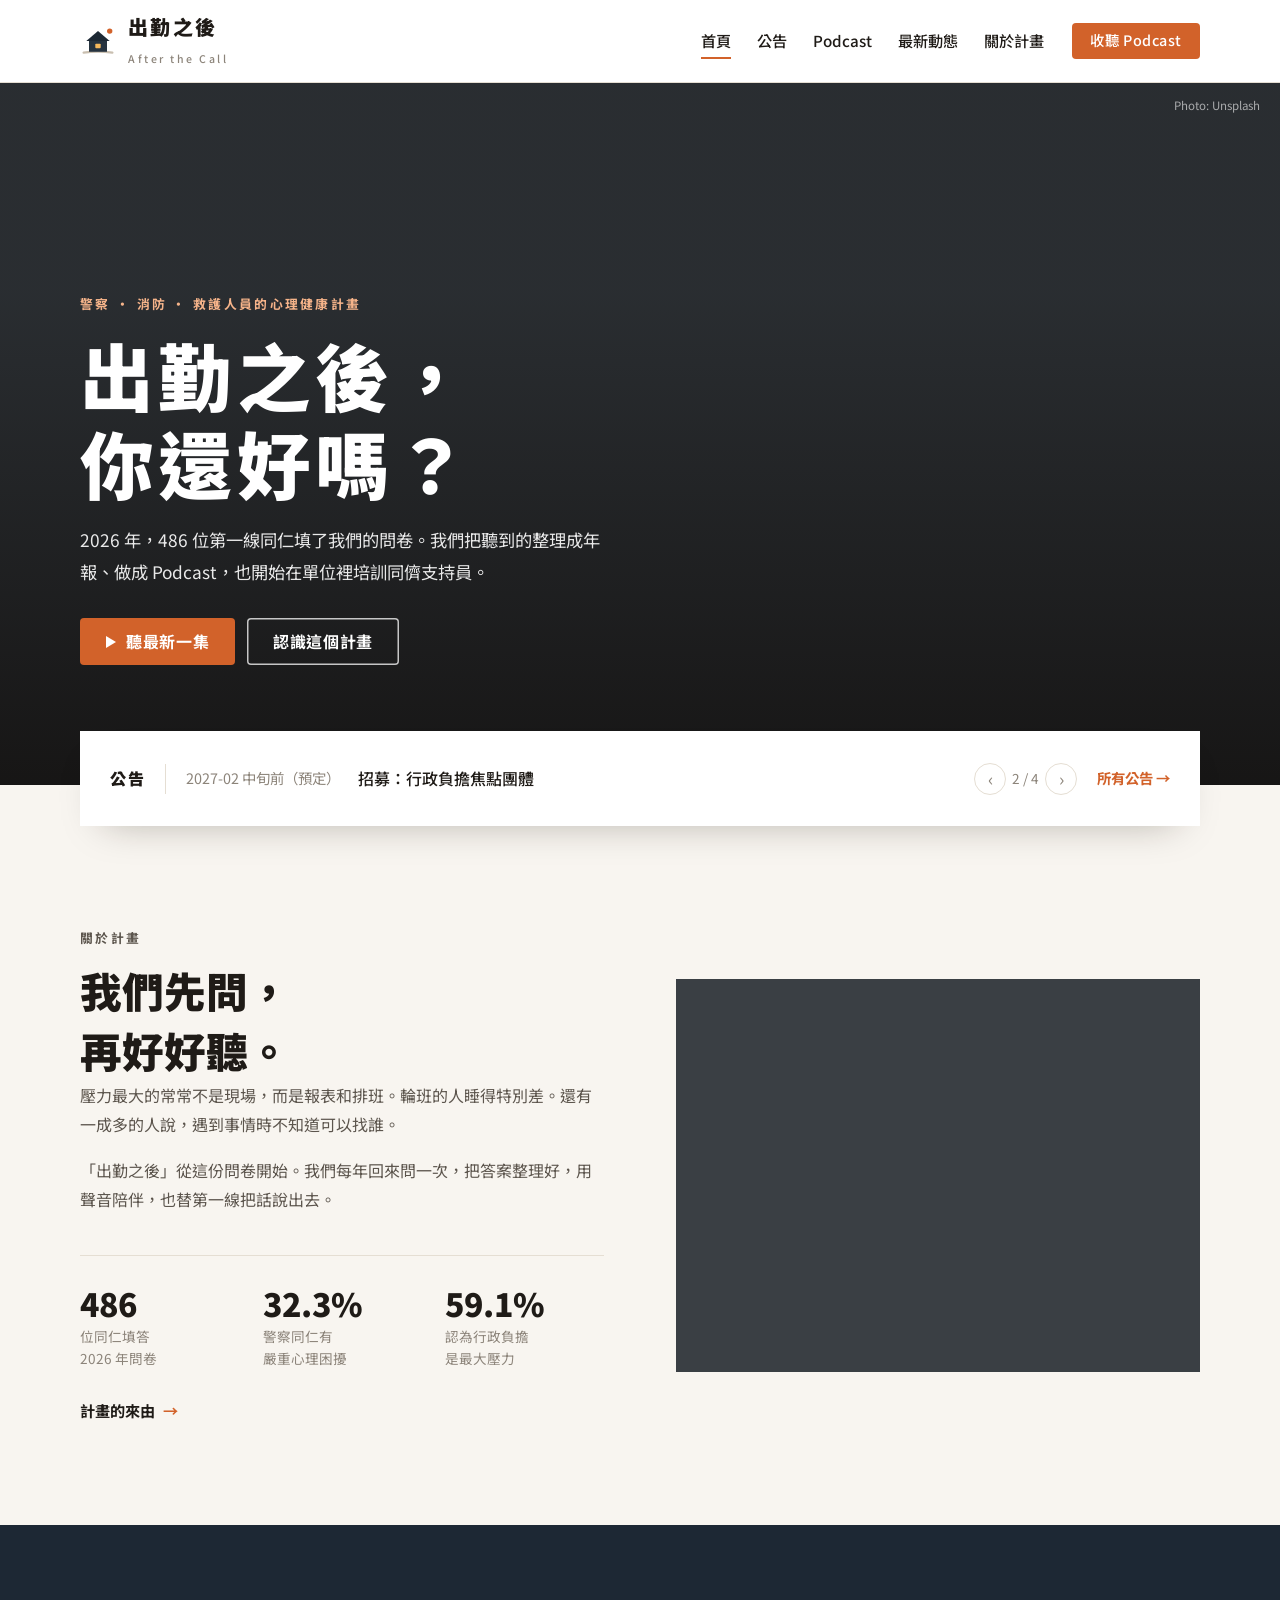
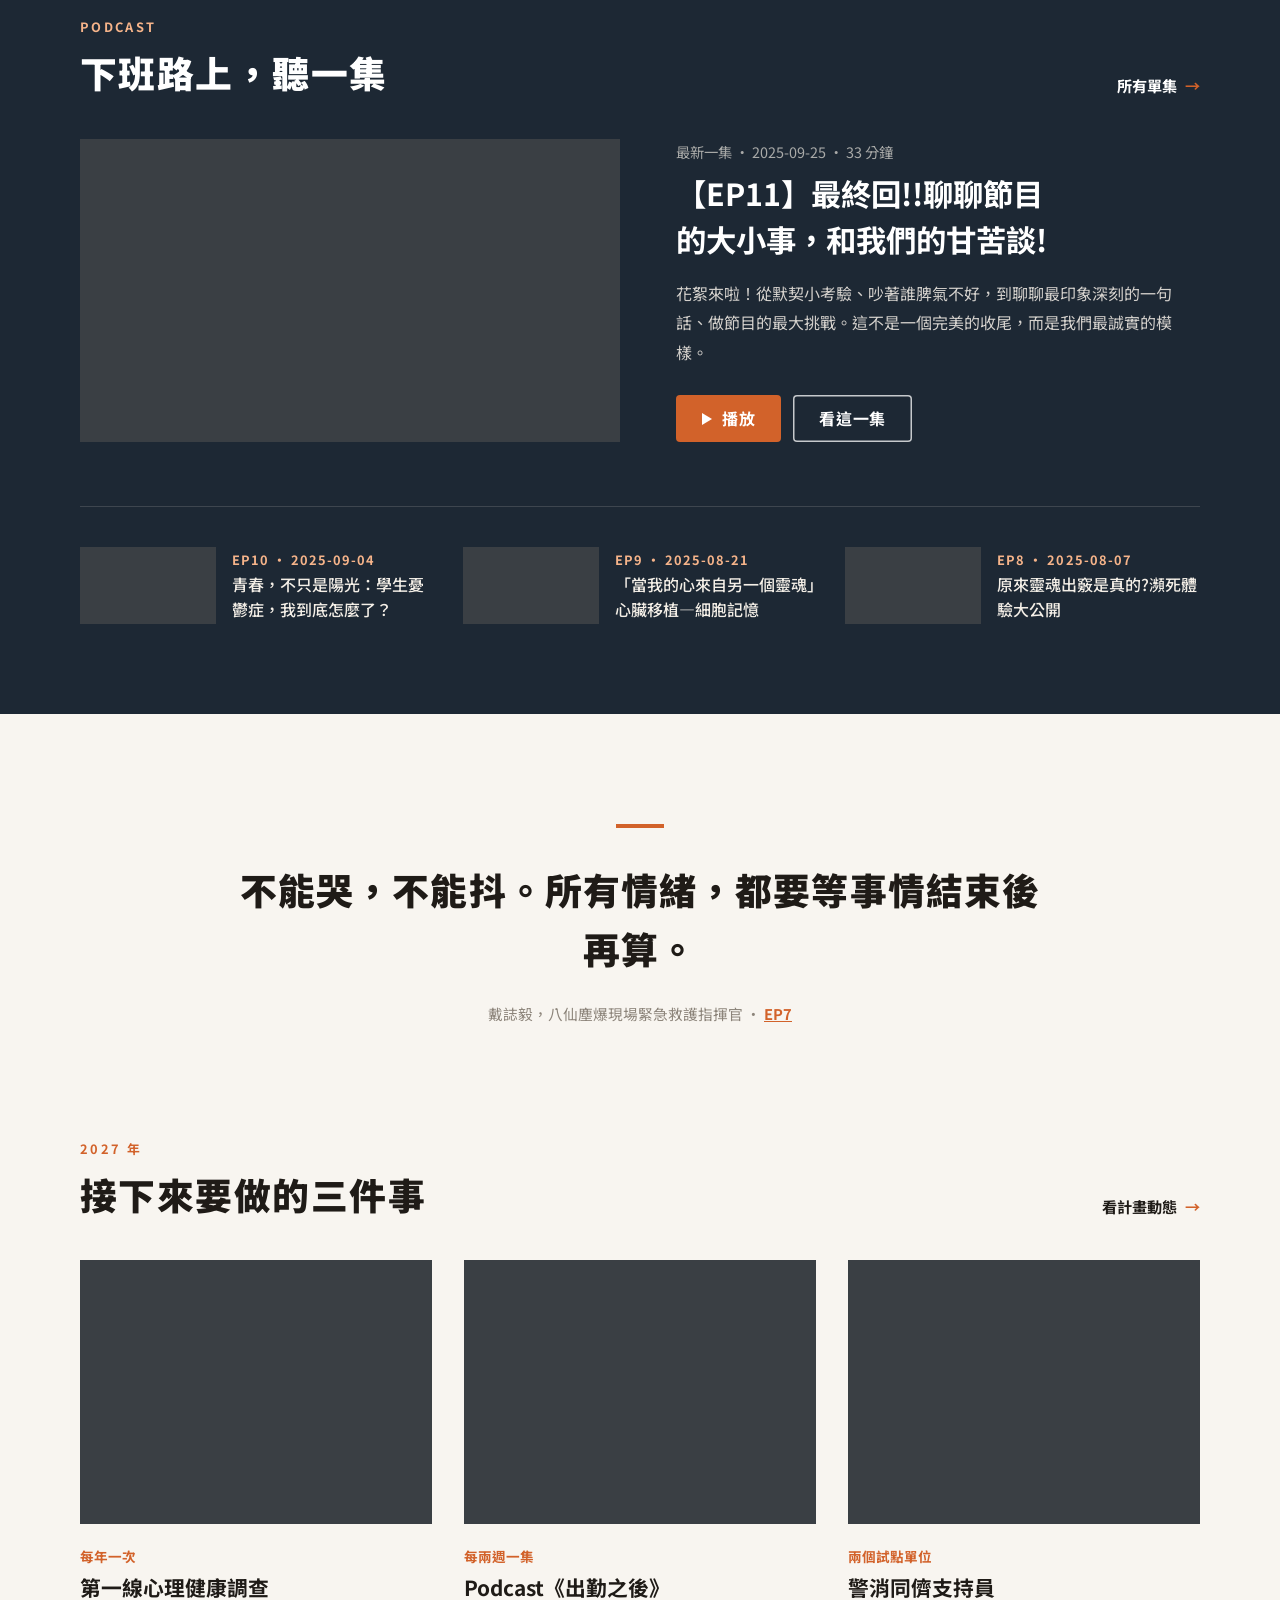
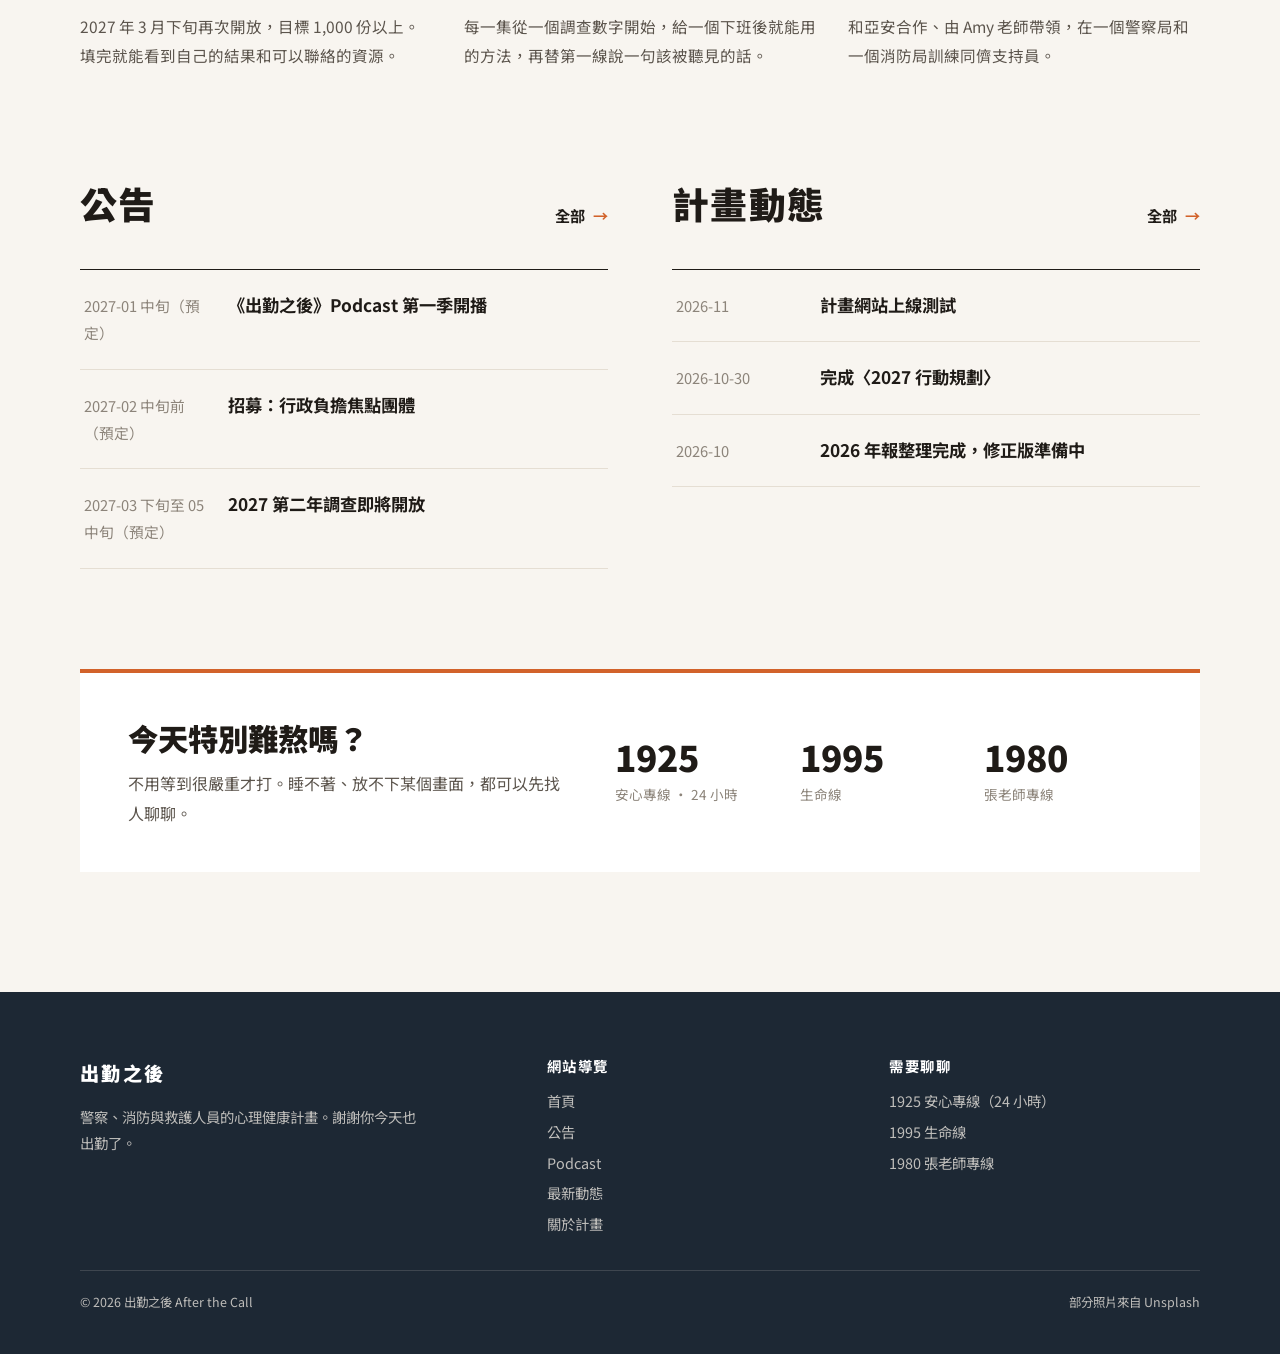
==== index.html @ 2e07da45 "Add files via upload" ====
<!doctype html>
<html lang="zh-Hant">
<head>
<meta charset="utf-8">
<meta name="viewport" content="width=device-width, initial-scale=1, viewport-fit=cover">
<title>出勤之後 After the Call</title>
<link rel="preconnect" href="https://fonts.googleapis.com">
<link rel="preconnect" href="https://fonts.gstatic.com" crossorigin>
<link rel="stylesheet" href="https://fonts.googleapis.com/css2?family=Noto+Sans+TC:wght@400;500;700;900&display=swap">
<link rel="stylesheet" href="assets/style.css?v=202611250924">
</head>
<body data-page="home" data-home="index.html">

<main>
  <section class="hero">
    <div class="bg"><img src="https://images.unsplash.com/photo-1745503668648-b97de0c3aae2?auto=format&fit=crop&q=70&w=2000" alt="夜裡停在路燈下的警車"></div>
    <div class="wrap">
      <p class="eyebrow">警察 · 消防 · 救護人員的心理健康計畫</p>
      <h1>出勤之後，<br>你還好嗎？</h1>
      <p class="lede">2026 年，486 位第一線同仁填了我們的問卷。我們把聽到的整理成年報、做成 Podcast，也開始在單位裡培訓同儕支持員。</p>
      <div class="cta">
        <button class="btn primary" type="button" data-play-latest><span class="tri" aria-hidden="true"></span>聽最新一集</button>
        <a class="btn ghost" href="about.html">認識這個計畫</a>
      </div>
    </div>
    <p class="credit">Photo: Unsplash</p>
  </section>

  <div class="wrap newsbar">
    <div class="nb" id="board-strip" role="region" aria-roledescription="輪播" aria-label="最新公告">
      <span class="lab">公告</span>
      <div class="nb-view" aria-live="polite"></div>
      <div class="nb-ctrl"><button type="button" class="nb-prev" aria-label="上一則">‹</button><span class="nb-count"></span><button type="button" class="nb-next" aria-label="下一則">›</button></div>
      <a class="go" href="notices.html">所有公告 →</a>
    </div>
  </div>

  <section class="section">
    <div class="wrap intro-row">
      <div class="txt">
        <p class="eyebrow">關於計畫</p>
        <h2>我們先問，<br>再好好聽。</h2>
        <p>壓力最大的常常不是現場，而是報表和排班。輪班的人睡得特別差。還有一成多的人說，遇到事情時不知道可以找誰。</p>
        <p>「出勤之後」從這份問卷開始。我們每年回來問一次，把答案整理好，用聲音陪伴，也替第一線把話說出去。</p>
        <div class="facts">
          <div><b>486</b><span>位同仁填答<br>2026 年問卷</span></div>
          <div><b>32.3%</b><span>警察同仁有<br>嚴重心理困擾</span></div>
          <div><b>59.1%</b><span>認為行政負擔<br>是最大壓力</span></div>
        </div>
        <a class="arrow-link" href="about.html">計畫的來由</a>
      </div>
      <div class="img ratio-43"><img src="https://images.unsplash.com/photo-1705503831904-9a32c0210723?auto=format&fit=crop&q=70&w=1200" alt="掛在消防局裡的消防衣" loading="lazy"></div>
    </div>
  </section>

  <section class="pod">
    <div class="wrap">
      <div class="sec-head"><div><p class="eyebrow">Podcast</p><h2>下班路上，聽一集</h2></div><a class="arrow-link" href="podcast.html">所有單集</a></div>
      <div class="feature">
        <a class="img ratio-169" data-latest-link href="podcast.html"><img data-cover src="" alt="最新一集封面"></a>
        <div>
          <p class="meta">最新一集 · <span data-latest-meta></span></p>
          <h3 data-latest-title></h3>
          <p class="sum" data-latest-sum></p>
          <div class="row">
            <button class="btn primary" type="button" data-play-latest><span class="tri" aria-hidden="true"></span>播放</button>
            <a class="btn ghost" data-latest-link href="podcast.html">看這一集</a>
          </div>
        </div>
      </div>
      <div class="pod-list" id="recent-eps"></div>
    </div>
  </section>

  <section class="quote">
    <div class="wrap">
      <blockquote>不能哭，不能抖。所有情緒，都要等事情結束後再算。</blockquote>
      <p>戴誌毅，八仙塵爆現場緊急救護指揮官 · <a href="episode.html#cmdfu604a00cj01rwa3fz1uo9">EP7</a></p>
    </div>
  </section>

  <section class="section">
    <div class="wrap">
      <div class="sec-head"><div><p class="eyebrow">2027 年</p><h2>接下來要做的三件事</h2></div><a class="arrow-link" href="updates.html">看計畫動態</a></div>
      <div class="pillars">
        <div class="pillar"><div class="img"><img src="https://images.unsplash.com/photo-1728981852413-461daa9d416a?auto=format&fit=crop&q=70&w=900" alt="停在路邊的警用機車" loading="lazy"></div><p class="k">每年一次</p><h3>第一線心理健康調查</h3><p>2027 年 3 月下旬再次開放，目標 1,000 份以上。填完就能看到自己的結果和可以聯絡的資源。</p></div>
        <div class="pillar"><div class="img"><img src="https://images.unsplash.com/photo-1769450447503-c31b1b2d88c2?auto=format&fit=crop&q=70&w=900" alt="夜裡亮著燈的消防分隊" loading="lazy"></div><p class="k">每兩週一集</p><h3>Podcast《出勤之後》</h3><p>每一集從一個調查數字開始，給一個下班後就能用的方法，再替第一線說一句該被聽見的話。</p></div>
        <div class="pillar"><div class="img"><img src="https://images.unsplash.com/photo-1780570348966-051be4416237?auto=format&fit=crop&q=70&w=900" alt="推著擔架的救護人員" loading="lazy"></div><p class="k">兩個試點單位</p><h3>警消同儕支持員</h3><p>和亞安合作、由 Amy 老師帶領，在一個警察局和一個消防局訓練同儕支持員。</p></div>
      </div>
    </div>
  </section>

  <section class="section">
    <div class="wrap home-split">
      <div><div class="sec-head"><h2>公告</h2><a class="arrow-link" href="notices.html">全部</a></div><div class="list" id="recent-notices"></div></div>
      <div><div class="sec-head"><h2>計畫動態</h2><a class="arrow-link" href="updates.html">全部</a></div><div class="list" id="recent-updates"></div></div>
    </div>
  </section>

  <section class="section">
    <div class="wrap">
      <div class="help">
        <div><h2>今天特別難熬嗎？</h2><p>不用等到很嚴重才打。睡不著、放不下某個畫面，都可以先找人聊聊。</p></div>
        <div class="tels"><div class="tel"><b>1925</b><span>安心專線 · 24 小時</span></div><div class="tel"><b>1995</b><span>生命線</span></div><div class="tel"><b>1980</b><span>張老師專線</span></div></div>
      </div>
    </div>
  </section>
</main>

<script src="data/episodes.js?v=202611250924"></script>
<script src="data/updates.js?v=202611250924"></script>
<script src="assets/site.js?v=202611250924"></script>
</body>
</html>
---- assets/style.css ----
/* 出勤之後｜共用樣式
   版面：照片帶頭、資訊清楚。米白底、深墨字、一個暖橘色只用在行動按鈕，深藍灰用在 Podcast 區塊與頁尾。
   字體全站只用思源黑體，靠字重和大小拉開層級。 */
:root{
  --bg:#F8F5F0;
  --surface:#FFFFFF;
  --ink:#1F1B17;
  --sub:#5C554D;
  --mute:#8C847A;
  --line:#E5DED3;
  --accent:#D2622A;      /* 行動按鈕、重點 */
  --accent-ink:#FFFFFF;
  --deep:#1D2834;        /* Podcast 區塊、頁尾 */
  --deep-2:#26333F;
  --on-deep:#F4EFE7;
  --font:"Noto Sans TC","PingFang TC","Microsoft JhengHei",system-ui,sans-serif;
  --max:1160px;
  color-scheme:light;
}
@media (prefers-color-scheme:dark){:root:not([data-theme="light"]){
  --bg:#17130F;--surface:#211C17;--ink:#F1EBE2;--sub:#C9C0B4;--mute:#998F83;--line:#352E27;--accent:#E9763C;--accent-ink:#1B0D04;--deep:#111922;--deep-2:#1B2530;color-scheme:dark}}
:root[data-theme="dark"]{
  --bg:#17130F;--surface:#211C17;--ink:#F1EBE2;--sub:#C9C0B4;--mute:#998F83;--line:#352E27;--accent:#E9763C;--accent-ink:#1B0D04;--deep:#111922;--deep-2:#1B2530;color-scheme:dark}

*{box-sizing:border-box}
html{scroll-behavior:smooth}
@media (prefers-reduced-motion:reduce){html{scroll-behavior:auto}}
body{margin:0;background:var(--bg);color:var(--ink);font-family:var(--font);font-size:16px;line-height:1.85;-webkit-font-smoothing:antialiased}
body.has-player{padding-bottom:96px}
body::before{content:"";position:fixed;inset:0 0 auto;height:env(safe-area-inset-top,0px);z-index:30;background:var(--surface)}
a{color:inherit}
p{margin:0}
h1,h2,h3,h4{margin:0;font-weight:700;line-height:1.4;text-wrap:balance}
button{font:inherit;color:inherit}
img{max-width:100%;display:block}
:focus-visible{outline:2px solid var(--accent);outline-offset:3px}
.wrap{max-width:var(--max);margin:0 auto;padding-left:max(20px,env(safe-area-inset-left,0px));padding-right:max(20px,env(safe-area-inset-right,0px))}
.eyebrow{font-size:.8rem;font-weight:700;letter-spacing:.18em;color:var(--accent);text-transform:uppercase}

/* 照片：載入失敗時保留一塊深色底，不讓版面塌掉 */
.img{position:relative;overflow:hidden;background:#3A3F44}
.img img{width:100%;height:100%;object-fit:cover}
img.broken{visibility:hidden}
.img.ratio-sq{aspect-ratio:1}
.img.ratio-43{aspect-ratio:4/3}
.img.ratio-32{aspect-ratio:3/2}
.img.ratio-169{aspect-ratio:16/9}

/* 頁首 */
.site-head{position:sticky;top:env(safe-area-inset-top,0px);z-index:20;background:var(--surface);border-bottom:1px solid var(--line)}
.site-head .wrap{display:flex;align-items:center;justify-content:space-between;gap:10px 32px;padding-block:14px;flex-wrap:wrap}
.brand{display:flex;align-items:center;gap:12px;text-decoration:none}
.brand svg{width:36px;height:36px;flex:none}
.brand b{font-size:1.25rem;font-weight:900;letter-spacing:.12em;line-height:1}
.brand small{display:block;font-size:.66rem;letter-spacing:.24em;color:var(--mute);margin-top:5px;font-weight:500}
.site-nav{display:flex;align-items:center;gap:28px;flex-wrap:wrap}
.site-nav ul{display:flex;gap:4px 26px;list-style:none;margin:0;padding:0;flex-wrap:wrap}
.site-nav a{text-decoration:none;font-size:.95rem;font-weight:500;padding:6px 0;border-bottom:2px solid transparent}
.site-nav a:hover{color:var(--accent)}
.site-nav a[aria-current="page"]{border-bottom-color:var(--accent)}
.site-nav .btn{padding:8px 18px;font-size:.9rem}

/* 按鈕 */
.btn{display:inline-flex;align-items:center;justify-content:center;gap:10px;border:0;border-radius:4px;padding:13px 26px;font-size:1rem;font-weight:700;text-decoration:none;cursor:pointer;line-height:1.3;letter-spacing:.04em}
.btn.primary{background:var(--accent);color:var(--accent-ink)}
.btn.primary:hover{filter:brightness(1.07)}
.btn.ghost{background:transparent;color:#fff;box-shadow:inset 0 0 0 1.5px rgba(255,255,255,.75)}
.btn.ghost:hover{background:rgba(255,255,255,.12)}
.btn.outline{background:transparent;color:var(--ink);box-shadow:inset 0 0 0 1.5px var(--ink)}
.btn.outline:hover{color:var(--accent);box-shadow:inset 0 0 0 1.5px var(--accent)}
.tri{width:0;height:0;border-left:10px solid currentColor;border-top:6px solid transparent;border-bottom:6px solid transparent}
.arrow-link{font-weight:700;color:var(--ink);text-decoration:none;display:inline-flex;gap:8px;align-items:center;font-size:.95rem}
.arrow-link::after{content:"→";color:var(--accent);transition:transform .2s}
.arrow-link:hover::after{transform:translateX(4px)}

/* 首頁主視覺 */
.hero{position:relative;min-height:min(78vh,720px);display:flex;align-items:flex-end;color:#fff;background:#2B2F33}
.hero .bg{position:absolute;inset:0}
.hero .bg img{width:100%;height:100%;object-fit:cover;object-position:center 60%}
.hero::after{content:"";position:absolute;inset:0;background:linear-gradient(180deg,rgba(15,12,10,.05) 30%,rgba(15,12,10,.72) 100%)}
.hero .wrap{position:relative;z-index:1;width:100%;padding-block:0 120px}
.hero .eyebrow{color:#F6B48A}
.hero h1{font-size:clamp(2.6rem,6.4vw,4.6rem);font-weight:900;letter-spacing:.06em;line-height:1.2;margin-top:14px}
.hero .lede{margin-top:18px;max-width:31em;font-size:1.08rem;color:rgba(255,255,255,.9)}
.hero .cta{display:flex;flex-wrap:wrap;gap:12px;margin-top:30px}
.hero .credit{position:absolute;right:max(20px,env(safe-area-inset-right,0px));top:12px;z-index:1;font-size:.72rem;color:rgba(255,255,255,.6)}

/* 最新消息條（壓在主視覺下緣） */
.newsbar{position:relative;z-index:2;margin-top:-54px}
.nb{display:grid;grid-template-columns:auto minmax(0,1fr) auto auto;gap:20px;align-items:center;background:var(--surface);padding:22px 30px;box-shadow:0 18px 40px -24px rgba(30,20,10,.35)}
.nb .lab{font-weight:900;letter-spacing:.1em;padding-right:20px;border-right:1px solid var(--line)}
.nb-view{position:relative;height:3.2em;overflow:hidden}
.nb-slide{position:absolute;inset:0;display:flex;align-items:center;gap:18px;text-decoration:none;opacity:0;transform:translateY(100%);transition:transform .5s ease,opacity .5s ease}
.nb-slide.on{opacity:1;transform:none}
.nb-slide.up{transform:translateY(-100%)}
.nb-slide time{color:var(--mute);font-size:.9rem;font-variant-numeric:tabular-nums;white-space:nowrap}
.nb-slide .t{white-space:nowrap;overflow:hidden;text-overflow:ellipsis;font-weight:500}
.nb-slide:hover .t{color:var(--accent)}
.nb-ctrl{display:flex;align-items:center;gap:6px;font-size:.85rem;color:var(--mute);font-variant-numeric:tabular-nums}
.nb-ctrl button{width:32px;height:32px;border:1px solid var(--line);background:transparent;border-radius:50%;cursor:pointer;font-size:1.1rem;line-height:1;display:grid;place-items:center}
.nb-ctrl button:hover{border-color:var(--accent);color:var(--accent)}
.nb .go{color:var(--accent);font-weight:700;font-size:.9rem;text-decoration:none;white-space:nowrap}
@media (prefers-reduced-motion:reduce){.nb-slide{transition:opacity .3s ease;transform:none!important}}

.nb-slide .pin,.list-row .new{font-size:.75rem;font-weight:700;color:var(--accent-ink);background:var(--accent);padding:2px 8px;border-radius:2px;margin-right:10px;vertical-align:2px}
.list-row .new{background:transparent;color:var(--accent);box-shadow:inset 0 0 0 1px var(--accent)}
.filters .sep{width:1px;background:var(--line);margin:4px 6px}
.list-row.flash{animation:flash 2.4s ease}
@keyframes flash{0%,40%{background:color-mix(in srgb,var(--accent) 12%,transparent)}100%{background:transparent}}
.list-row{scroll-margin-top:100px}
.list-row>time,.list-row>.tag{grid-row:span 2}
.home-split .list-row>time{grid-row:auto}

/* 區塊 */
.section{padding-block:100px 0}
.sec-head{display:flex;justify-content:space-between;align-items:flex-end;gap:12px 24px;flex-wrap:wrap;margin-bottom:40px}
.sec-head h2{font-size:clamp(1.7rem,3.4vw,2.3rem);font-weight:900;letter-spacing:.04em;margin-top:8px}

/* 首頁：關於 */
.intro-row{display:grid;grid-template-columns:minmax(0,1fr) minmax(0,1fr);gap:72px;align-items:center}
.intro-row h2{font-size:clamp(1.8rem,3.6vw,2.6rem);font-weight:900;line-height:1.45;margin-top:10px}
.intro-row .txt p{color:var(--sub)}
.intro-row .txt p+p{margin-top:1em}
.intro-row .arrow-link{margin-top:26px}
.facts{display:grid;grid-template-columns:repeat(3,minmax(0,1fr));gap:24px;margin-top:40px;padding-top:28px;border-top:1px solid var(--line)}
.facts b{display:block;font-size:2rem;font-weight:900;line-height:1.2;font-variant-numeric:tabular-nums}
.facts span{font-size:.85rem;color:var(--mute);line-height:1.6;display:block;margin-top:4px}

/* Podcast 深色區塊 */
.pod{background:var(--deep);color:var(--on-deep);margin-top:100px}
.pod .wrap{padding-block:90px}
.pod .eyebrow{color:#F6B48A}
.pod .sec-head h2{color:#fff}
.pod .arrow-link{color:#fff}
.feature{display:grid;grid-template-columns:minmax(0,540px) minmax(0,1fr);gap:56px;align-items:center}
.feature .meta{font-size:.9rem;color:rgba(244,239,231,.65)}
.feature h3{font-size:clamp(1.4rem,2.6vw,1.9rem);color:#fff;margin-top:6px;line-height:1.5}
.feature .sum{margin-top:16px;color:rgba(244,239,231,.85);max-width:34em}
.feature .row{display:flex;flex-wrap:wrap;gap:12px;margin-top:28px}
.feature .btn.ghost{color:#fff}
.pod-list{display:grid;grid-template-columns:repeat(3,minmax(0,1fr));gap:28px;margin-top:64px;padding-top:40px;border-top:1px solid rgba(244,239,231,.15)}
.pod-card{display:grid;grid-template-columns:136px minmax(0,1fr);gap:16px;align-items:center;text-decoration:none}
.pod-card .img{width:136px;aspect-ratio:16/9}
.pod-card .no{font-size:.8rem;color:#F6B48A;font-weight:700;letter-spacing:.08em}
.pod-card .t{font-weight:500;line-height:1.6;display:-webkit-box;-webkit-line-clamp:2;-webkit-box-orient:vertical;overflow:hidden}
.pod-card:hover .t{text-decoration:underline}

/* 三個主軸 */
.pillars{display:grid;grid-template-columns:repeat(3,minmax(0,1fr));gap:32px}
.pillar .img{aspect-ratio:4/3}
.pillar .k{font-size:.85rem;color:var(--accent);font-weight:700;margin-top:20px}
.pillar h3{font-size:1.3rem;margin-top:4px}
.pillar p{margin-top:10px;color:var(--sub);font-size:.97rem}

/* 列表（公告、動態） */
.list{border-top:1.5px solid var(--ink)}
.list-row{display:grid;grid-template-columns:11em 6.5em minmax(0,1fr);gap:4px 24px;align-items:baseline;padding:22px 4px;border-bottom:1px solid var(--line);text-decoration:none}
.list-row time{font-size:.92rem;color:var(--mute);font-variant-numeric:tabular-nums}
.tag{display:inline-block;font-size:.78rem;font-weight:700;padding:2px 10px;border:1px solid currentColor;border-radius:2px;color:var(--sub);white-space:nowrap;justify-self:start}
.list-row h3{font-size:1.08rem;font-weight:700}
.list-row p{grid-column:3;color:var(--sub);font-size:.95rem;margin-top:4px}
.list-row.pinned h3::before{content:"置頂";font-size:.75rem;font-weight:700;color:var(--accent-ink);background:var(--accent);padding:2px 8px;border-radius:2px;margin-right:10px;vertical-align:2px}
.home-split{display:grid;grid-template-columns:minmax(0,1fr) minmax(0,1fr);gap:64px}
.home-split .list-row{grid-template-columns:7.5em minmax(0,1fr)}
.home-split .list-row .tag{display:none}
.home-split .list-row p{display:none}

/* 求助 */
.help{background:var(--surface);border-top:4px solid var(--accent);padding:44px 48px;display:grid;grid-template-columns:minmax(0,1fr) minmax(0,1.2fr);gap:40px;align-items:center}
.help h2{font-size:clamp(1.5rem,3vw,1.9rem);font-weight:900}
.help p{margin-top:10px;color:var(--sub)}
.tels{display:grid;grid-template-columns:repeat(3,minmax(0,1fr));gap:16px}
.tel b{display:block;font-size:2.2rem;font-weight:900;line-height:1.2;user-select:all;font-variant-numeric:tabular-nums}
.tel span{font-size:.85rem;color:var(--mute)}

/* 內頁標頭 */
.page-banner{position:relative;height:300px;color:#fff;display:flex;align-items:flex-end;background:#2B2F33}
.page-banner .bg{position:absolute;inset:0}
.page-banner .bg img{width:100%;height:100%;object-fit:cover}
.page-banner::after{content:"";position:absolute;inset:0;background:linear-gradient(180deg,rgba(15,12,10,.15),rgba(15,12,10,.7))}
.page-banner .wrap{position:relative;z-index:1;width:100%;padding-block:0 40px}
.page-banner .eyebrow{color:#F6B48A}
.page-banner h1{font-size:clamp(2rem,4.6vw,3rem);font-weight:900;letter-spacing:.06em;margin-top:6px}
.page-intro{padding-block:48px 8px;max-width:44em;color:var(--sub)}
.filters{display:flex;gap:8px;flex-wrap:wrap;margin:24px 0 20px}
.filters button{border:1px solid var(--line);background:var(--surface);border-radius:2px;padding:6px 16px;cursor:pointer;font-size:.92rem;font-weight:500}
.filters button[aria-pressed="true"]{background:var(--ink);color:var(--bg);border-color:var(--ink)}

/* Podcast 列表頁 */
.show-bar{display:grid;grid-template-columns:200px minmax(0,1fr);gap:40px;align-items:center;background:var(--surface);padding:28px;margin-top:48px}
.show-bar h2{font-size:1.5rem;font-weight:900}
.show-bar p{color:var(--sub);margin-top:8px}
.platforms{display:flex;flex-wrap:wrap;gap:8px;margin-top:16px}
.platforms a{font-size:.85rem;font-weight:700;text-decoration:none;border:1px solid var(--line);padding:5px 12px;border-radius:2px}
.platforms a:hover{border-color:var(--accent);color:var(--accent)}
.status{font-size:.82rem;color:var(--mute);margin-top:12px}
.ep-grid{list-style:none;margin:56px 0 0;padding:0;display:grid;grid-template-columns:repeat(3,minmax(0,1fr));gap:48px 32px}
.ep-grid li{position:relative}
.ep-grid a{text-decoration:none;display:block}
.ep-grid .img{aspect-ratio:16/9}
.ep-grid .img img{transition:transform .5s}
.ep-grid a:hover .img img{transform:scale(1.04)}
.ep-grid .no{display:block;margin-top:18px;font-size:.8rem;font-weight:700;letter-spacing:.1em;color:var(--accent)}
.ep-grid .t{display:-webkit-box;-webkit-line-clamp:2;-webkit-box-orient:vertical;overflow:hidden;font-weight:700;font-size:1.08rem;line-height:1.6;margin-top:4px}
.ep-grid a:hover .t{color:var(--accent)}
.ep-grid .m{display:block;font-size:.85rem;color:var(--mute);margin-top:6px}
.ep-grid .zone{position:absolute;left:0;right:0;top:0;aspect-ratio:16/9;pointer-events:none;z-index:2}
.ep-grid .qp{position:absolute;right:14px;bottom:14px;pointer-events:auto;width:52px;height:52px;border-radius:50%;border:0;background:var(--accent);color:#fff;display:grid;place-items:center;cursor:pointer;box-shadow:0 8px 18px -8px rgba(0,0,0,.6)}
.ep-grid .qp .tri{margin-left:3px}
.more-row{text-align:center;margin-top:56px}

/* 單集頁 */
.ep-hero{background:var(--deep);color:var(--on-deep)}
.ep-hero .wrap{display:grid;grid-template-columns:minmax(0,560px) minmax(0,1fr);gap:56px;align-items:center;padding-block:64px}
.ep-hero .back{font-size:.9rem;color:rgba(244,239,231,.7);text-decoration:none}
.ep-hero .back:hover{color:#fff}
.ep-hero .no{display:block;margin-top:18px;font-size:.85rem;font-weight:700;letter-spacing:.12em;color:#F6B48A}
.ep-hero h1{font-size:clamp(1.6rem,3.4vw,2.3rem);font-weight:900;color:#fff;margin-top:6px;line-height:1.45}
.ep-hero .show{color:rgba(244,239,231,.7);margin-top:10px;font-size:.95rem}
.big-player{margin-top:32px}
.bp-bar{display:flex;align-items:center;gap:14px;font-size:.82rem;color:rgba(244,239,231,.75);font-variant-numeric:tabular-nums}
.bp-bar input{flex:1;min-width:0;accent-color:var(--accent)}
.bp-ctrls{display:flex;align-items:center;gap:12px;margin-top:16px}
.bp-ctrls button{background:transparent;border:1px solid rgba(244,239,231,.35);border-radius:2px;padding:6px 14px;font-size:.88rem;cursor:pointer;color:var(--on-deep)}
.bp-ctrls button:hover{border-color:#fff}
.bp-ctrls .bp-play{width:64px;height:64px;border-radius:50%;border:0;background:var(--accent);color:#fff;display:grid;place-items:center;padding:0;order:-1;margin-right:8px}
.bp-ctrls .bp-play .tri{border-left-width:16px;border-top-width:10px;border-bottom-width:10px;margin-left:5px}
.bp-msg{font-size:.85rem;color:#F6B48A;margin-top:12px}
.bp-msg a{color:inherit}
.ep-body{display:grid;grid-template-columns:minmax(0,1fr) 280px;gap:72px;padding-block:64px 0}
.ep-body .meta{font-size:.9rem;color:var(--mute);padding-bottom:20px;border-bottom:1px solid var(--line);margin-bottom:28px}
.ep-body .text{white-space:pre-line;max-width:40em;font-size:1.02rem;line-height:2}
.ep-side h3{font-size:.85rem;letter-spacing:.12em;color:var(--mute);font-weight:700}
.ep-side .box{padding-bottom:28px;margin-bottom:28px;border-bottom:1px solid var(--line)}
.ep-side .platforms{flex-direction:column;align-items:flex-start;gap:8px;margin-top:12px}
.ep-side p{margin-top:8px;font-size:.95rem;color:var(--sub)}
.ep-nav{display:grid;grid-template-columns:repeat(2,minmax(0,1fr));gap:24px;margin-top:64px;border-top:1.5px solid var(--ink);padding-top:28px}
.ep-nav a{text-decoration:none}
.ep-nav .k{font-size:.85rem;color:var(--mute)}
.ep-nav .t{font-weight:700;line-height:1.6;margin-top:4px}
.ep-nav a:hover .t{color:var(--accent)}
.ep-nav .next{text-align:right}

/* 動態時間軸 */
.timeline{list-style:none;margin:40px 0 0;padding:0}
.timeline li{display:grid;grid-template-columns:10em minmax(0,1fr);gap:4px 40px;padding:30px 0;border-top:1px solid var(--line)}
.timeline li:last-child{border-bottom:1px solid var(--line)}
.timeline .when{font-weight:900;font-size:1.15rem;font-variant-numeric:tabular-nums}
.timeline .tag{margin-top:8px}
.timeline h3{font-size:1.2rem}
.timeline p{margin-top:6px;color:var(--sub);max-width:42em}

/* 關於 */
.about-lead{display:grid;grid-template-columns:minmax(0,1.1fr) minmax(0,1fr);gap:64px;align-items:start;padding-top:72px}
.about-lead h2{font-size:clamp(1.6rem,3.2vw,2.2rem);font-weight:900;line-height:1.5}
.about-lead .txt p{color:var(--sub)}
.about-lead .txt p+p{margin-top:1em}
.partners{display:grid;grid-template-columns:repeat(3,minmax(0,1fr));gap:32px}
.partners div{border-top:1.5px solid var(--ink);padding-top:16px}
.partners h3{font-size:1.1rem}
.partners p{color:var(--sub);font-size:.95rem;margin-top:6px}
.fine{font-size:.8rem;color:var(--mute);margin-top:14px}

/* 頁尾 */
.site-foot{background:var(--deep);color:rgba(244,239,231,.75);margin-top:120px}
.site-foot .wrap{padding-block:64px 40px;display:grid;grid-template-columns:minmax(0,1.4fr) repeat(2,minmax(0,1fr));gap:32px}
.site-foot b{display:block;color:#fff;font-size:1.2rem;font-weight:900;letter-spacing:.12em}
.site-foot p,.site-foot li{font-size:.9rem}
.site-foot p{margin-top:12px;max-width:24em}
.site-foot h4{color:#fff;font-size:.9rem;letter-spacing:.1em}
.site-foot ul{list-style:none;margin:12px 0 0;padding:0;display:grid;gap:4px}
.site-foot a{text-decoration:none}
.site-foot a:hover{color:#fff}
.site-foot .base{grid-column:1 / -1;border-top:1px solid rgba(244,239,231,.15);padding-top:20px;font-size:.78rem;display:flex;justify-content:space-between;gap:8px 20px;flex-wrap:wrap}

/* 底部播放器 */
.player{position:fixed;left:0;right:0;bottom:0;z-index:25;background:var(--deep);color:var(--on-deep);padding-bottom:env(safe-area-inset-bottom,0px);border-top:3px solid var(--accent)}
.player-in{max-width:var(--max);margin:0 auto;display:grid;grid-template-columns:auto minmax(0,1fr) auto;gap:4px 18px;align-items:center;padding:12px max(20px,env(safe-area-inset-right,0px)) 12px max(20px,env(safe-area-inset-left,0px))}
.player .pp{width:46px;height:46px;border-radius:50%;border:0;background:var(--accent);color:#fff;display:grid;place-items:center;cursor:pointer}
.player .pp .tri{margin-left:3px}
.player .t{font-size:.92rem;font-weight:500;white-space:nowrap;overflow:hidden;text-overflow:ellipsis}
.player .t a{text-decoration:none}
.player .t a:hover{text-decoration:underline}
.seek{display:flex;align-items:center;gap:10px;font-size:.78rem;font-variant-numeric:tabular-nums;color:rgba(244,239,231,.75)}
.seek input{flex:1;min-width:0;accent-color:var(--accent)}
.ctrls{display:flex;gap:8px}
.ctrls button{background:transparent;border:1px solid rgba(244,239,231,.35);border-radius:2px;padding:4px 12px;font-size:.82rem;cursor:pointer;color:var(--on-deep)}
.pl-msg{grid-column:1 / -1;font-size:.82rem;color:#F6B48A}
.pl-msg a{color:inherit}
.pause{display:flex;gap:4px}.pause i{width:5px;height:17px;background:currentColor;border-radius:1px}

/* 首頁開場動畫 */
.intro{position:fixed;inset:0;z-index:100;background:var(--bg);display:grid;place-items:center;cursor:pointer;transition:opacity .4s ease,visibility .4s}
.intro.out{opacity:0;visibility:hidden}
.intro-box{display:grid;justify-items:center;gap:12px}
.intro svg{width:140px;height:130px;overflow:visible}
.intro .i-house{transform:translateY(10px);opacity:0;animation:i-rise .4s 0s cubic-bezier(.3,.7,.3,1.1) forwards}
.intro .i-win{fill:#5D6B78;animation:i-light .3s .45s ease forwards}
.intro .i-glow{opacity:0;transform-origin:70px 86px;animation:i-glow .7s .5s ease-out forwards}
.intro .i-name{font-weight:900;font-size:1.8rem;letter-spacing:.24em;opacity:0;transform:translateY(8px);animation:i-rise .35s .4s ease forwards}
.intro .i-sub{font-size:.72rem;letter-spacing:.32em;color:var(--mute);font-weight:500;opacity:0;animation:i-fade .35s .55s ease forwards}
@keyframes i-rise{to{transform:none;opacity:1}}
@keyframes i-fade{to{opacity:1}}
@keyframes i-light{to{fill:#F5B85C}}
@keyframes i-glow{0%{opacity:0;transform:scale(.6)}40%{opacity:.5}100%{opacity:.22;transform:scale(1.25)}}
@media (prefers-reduced-motion:reduce){.intro *{animation-duration:.01s!important;animation-delay:0s!important}}

/* 節目裡的一句話 */
.quote{padding-block:110px 10px;text-align:center}
.quote blockquote{margin:0 auto;max-width:22em;font-size:clamp(1.5rem,3.4vw,2.3rem);font-weight:900;line-height:1.6;letter-spacing:.03em}
.quote blockquote::before{content:"";display:block;width:48px;height:4px;background:var(--accent);margin:0 auto 32px}
.quote p{margin-top:22px;color:var(--mute);font-size:.92rem}
.quote a{color:var(--accent);font-weight:700}
.facts.four{grid-template-columns:repeat(4,minmax(0,1fr));margin-top:56px}
.pod-card .no{display:block}
.pod-card .img img,.feature .img img{transition:transform .5s}
.pod-card:hover .img img,.feature a.img:hover img{transform:scale(1.04)}
.list-row .tag:empty{visibility:hidden}
.timeline .tag{display:table}

@media (max-width:960px){
  .intro-row,.feature,.help,.ep-hero .wrap,.ep-body,.about-lead,.home-split{grid-template-columns:minmax(0,1fr)}
  .intro-row,.about-lead{gap:36px}
  .feature .img{max-width:640px}
  .pod-list,.pillars,.partners{grid-template-columns:minmax(0,1fr)}
  .facts.four{grid-template-columns:repeat(2,minmax(0,1fr))}
  .ep-grid{grid-template-columns:repeat(2,minmax(0,1fr))}
  .site-foot .wrap{grid-template-columns:minmax(0,1fr)}
  .ep-hero .wrap>.img{max-width:640px}
  .home-split{gap:56px}
}
@media (max-width:640px){
  .site-nav{gap:10px}
  .site-nav ul{gap:0 16px}
  .site-nav a{font-size:.9rem}
  .site-nav .btn{display:none}
  .hero{min-height:560px}
  .hero .wrap{padding-bottom:96px}
  .nb{grid-template-columns:auto minmax(0,1fr);gap:12px 16px;padding:18px 20px}
  .nb .lab{padding-right:16px}
  .nb-view{height:5.6em}
  .nb-slide .t{line-height:1.6}
  .nb-slide{flex-direction:column;align-items:flex-start;justify-content:center;gap:0}
  .nb-slide .t{white-space:normal;display:-webkit-box;-webkit-line-clamp:2;-webkit-box-orient:vertical}
  .nb-ctrl{grid-column:1}
  .nb .go{justify-self:end}
  .section{padding-top:72px}
  .facts,.facts.four{grid-template-columns:repeat(2,minmax(0,1fr))}
  .list-row{grid-template-columns:minmax(0,1fr)}
  .list-row>time,.list-row>.tag{grid-row:auto}
  .list-row p{grid-column:1}
  .home-split .list-row{grid-template-columns:minmax(0,1fr)}
  .help{padding:30px 22px}
  .tels{grid-template-columns:minmax(0,1fr)}
  .show-bar{grid-template-columns:96px minmax(0,1fr);gap:18px;padding:18px}
  .show-bar h2{font-size:1.2rem}
  .ep-grid{grid-template-columns:minmax(0,1fr)}
  .timeline li{grid-template-columns:minmax(0,1fr)}
  .ep-nav{grid-template-columns:minmax(0,1fr)}
  .ep-nav .next{text-align:left}
  .page-banner{height:220px}
  .player-in{grid-template-columns:auto minmax(0,1fr)}
  .ctrls{grid-column:1 / -1;justify-content:flex-end}
}
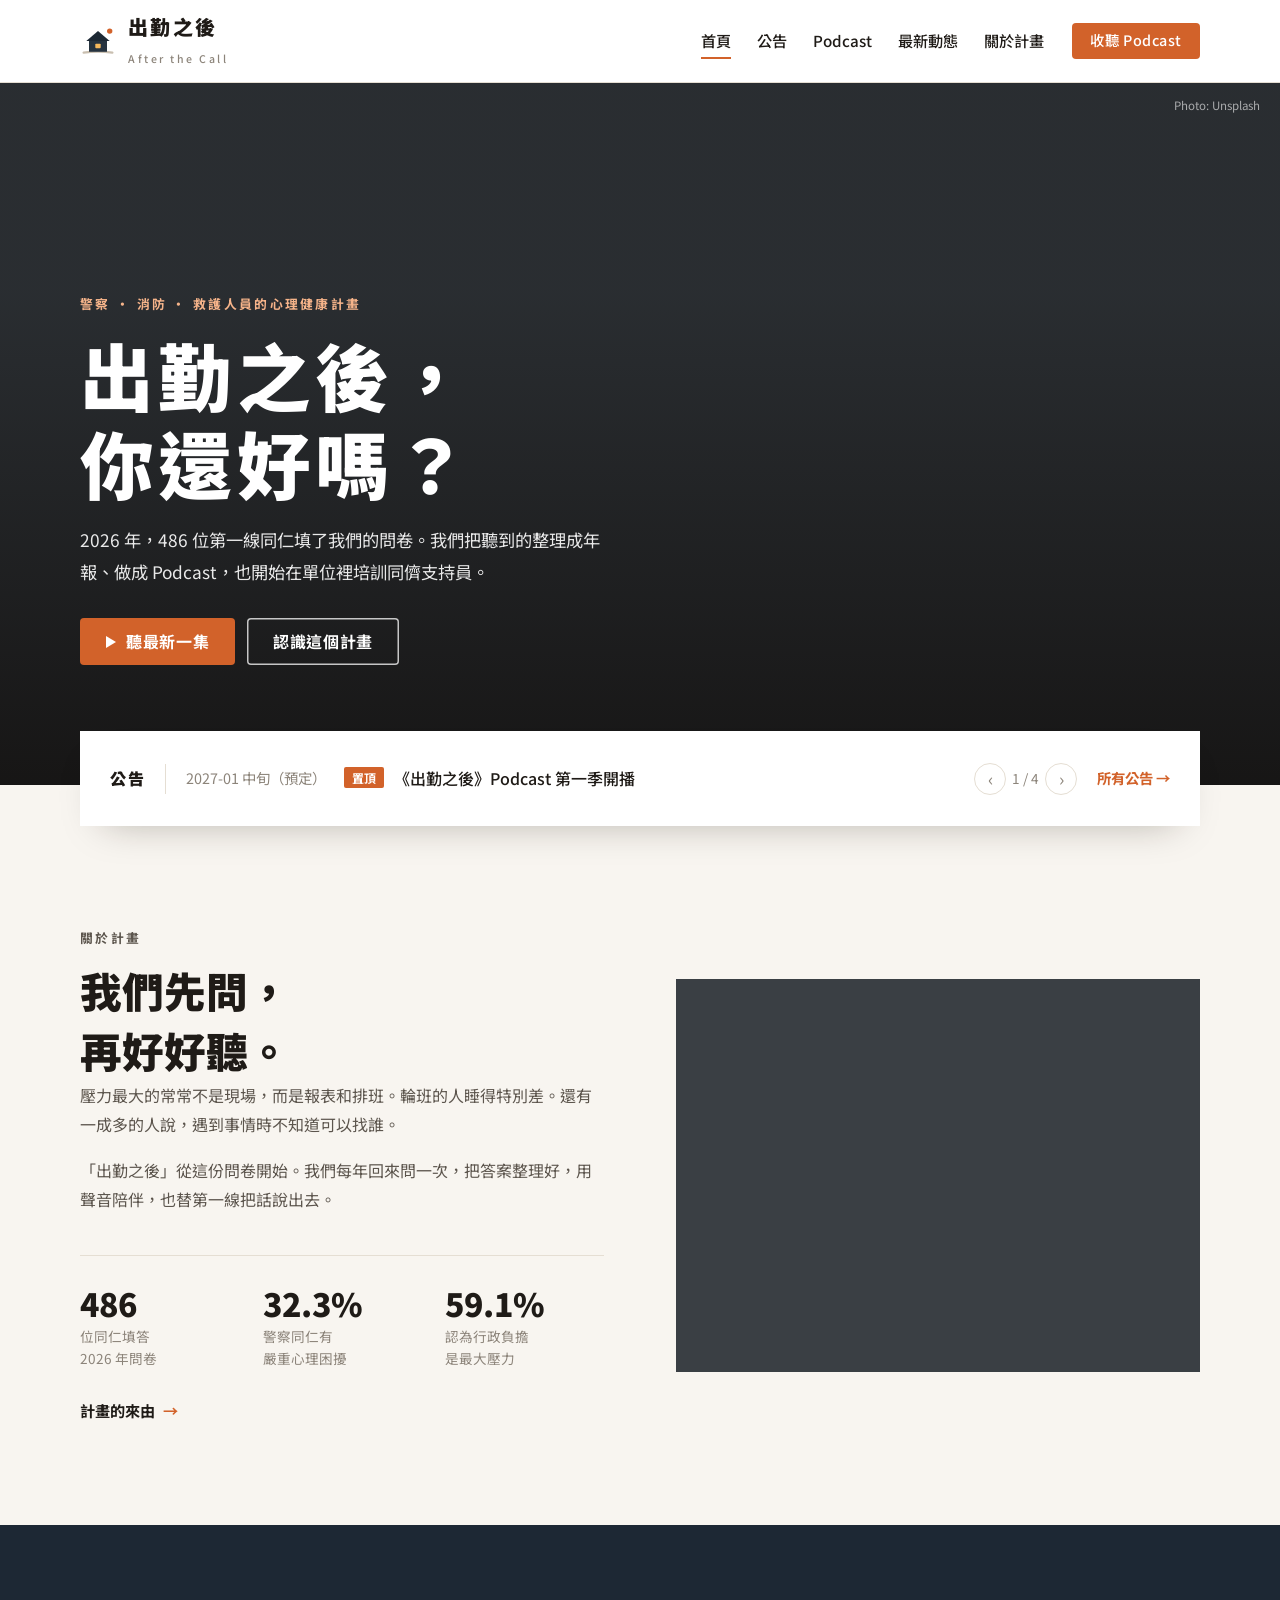
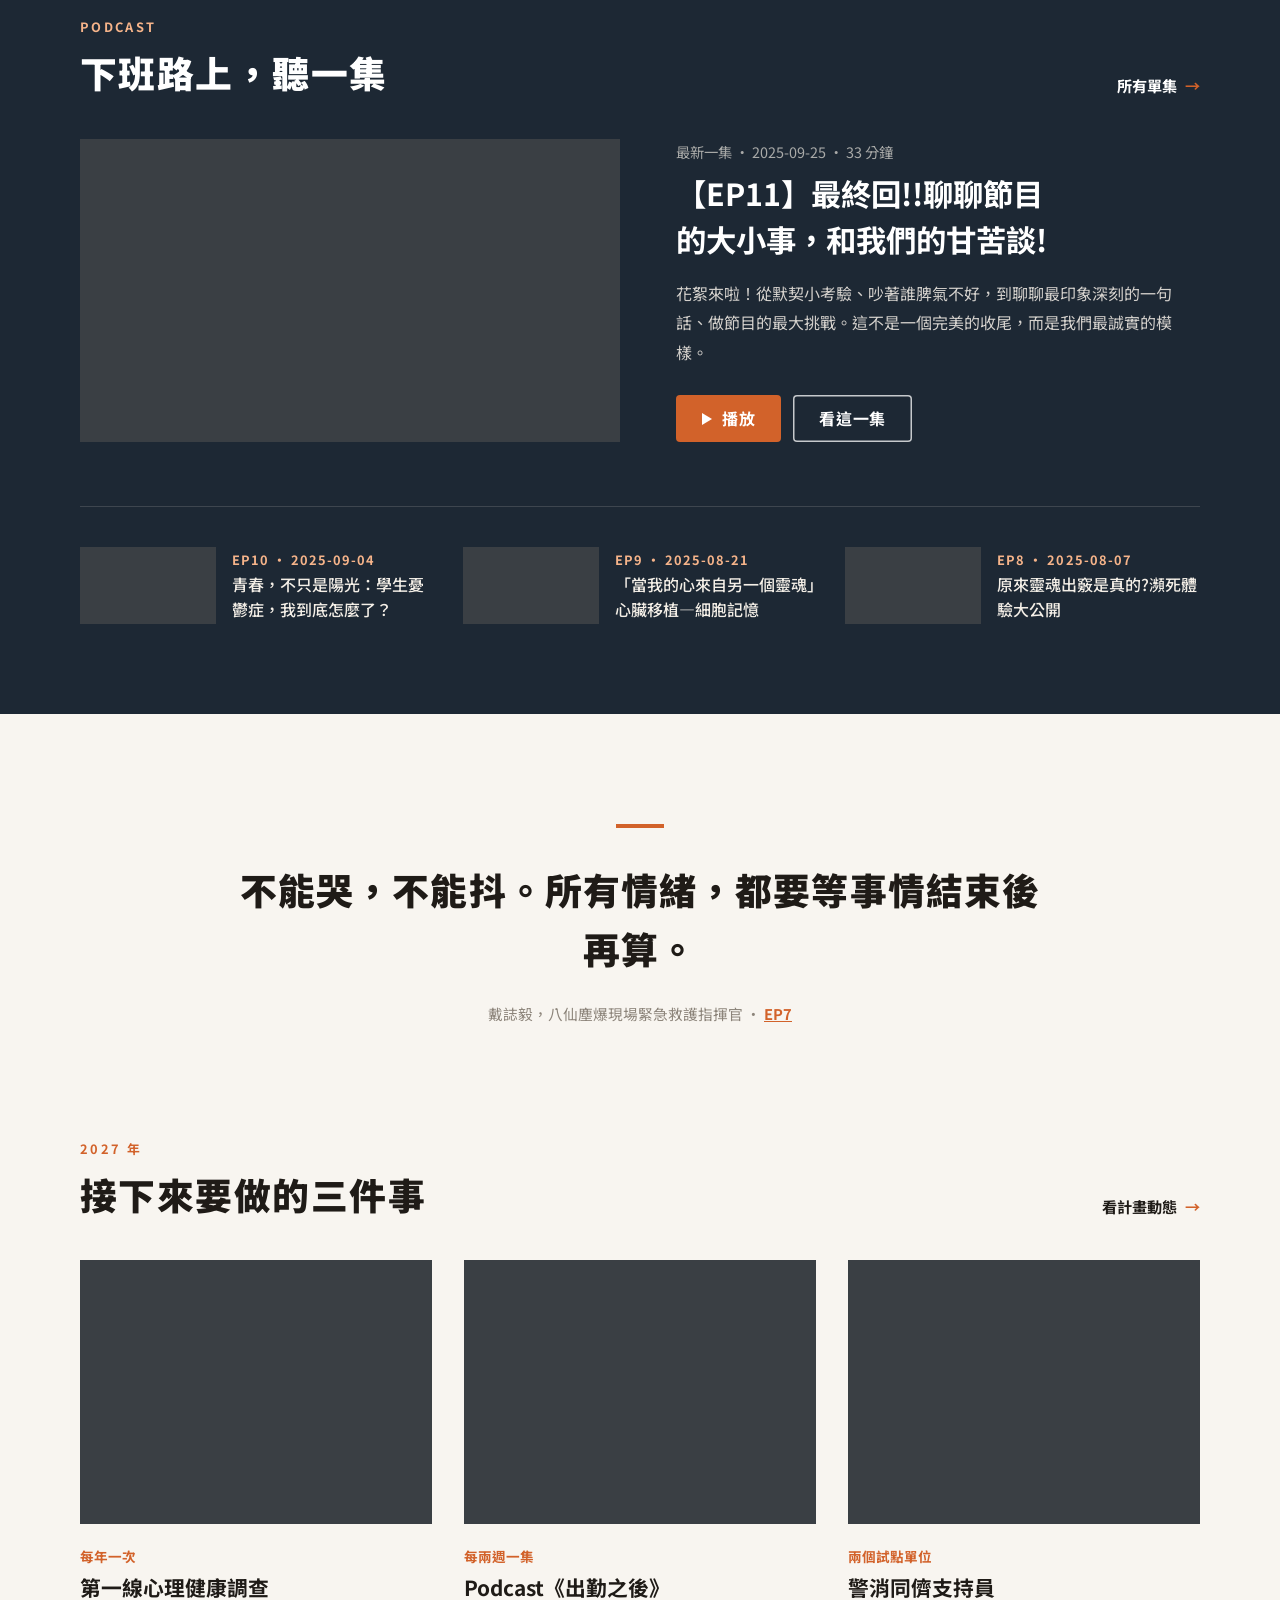
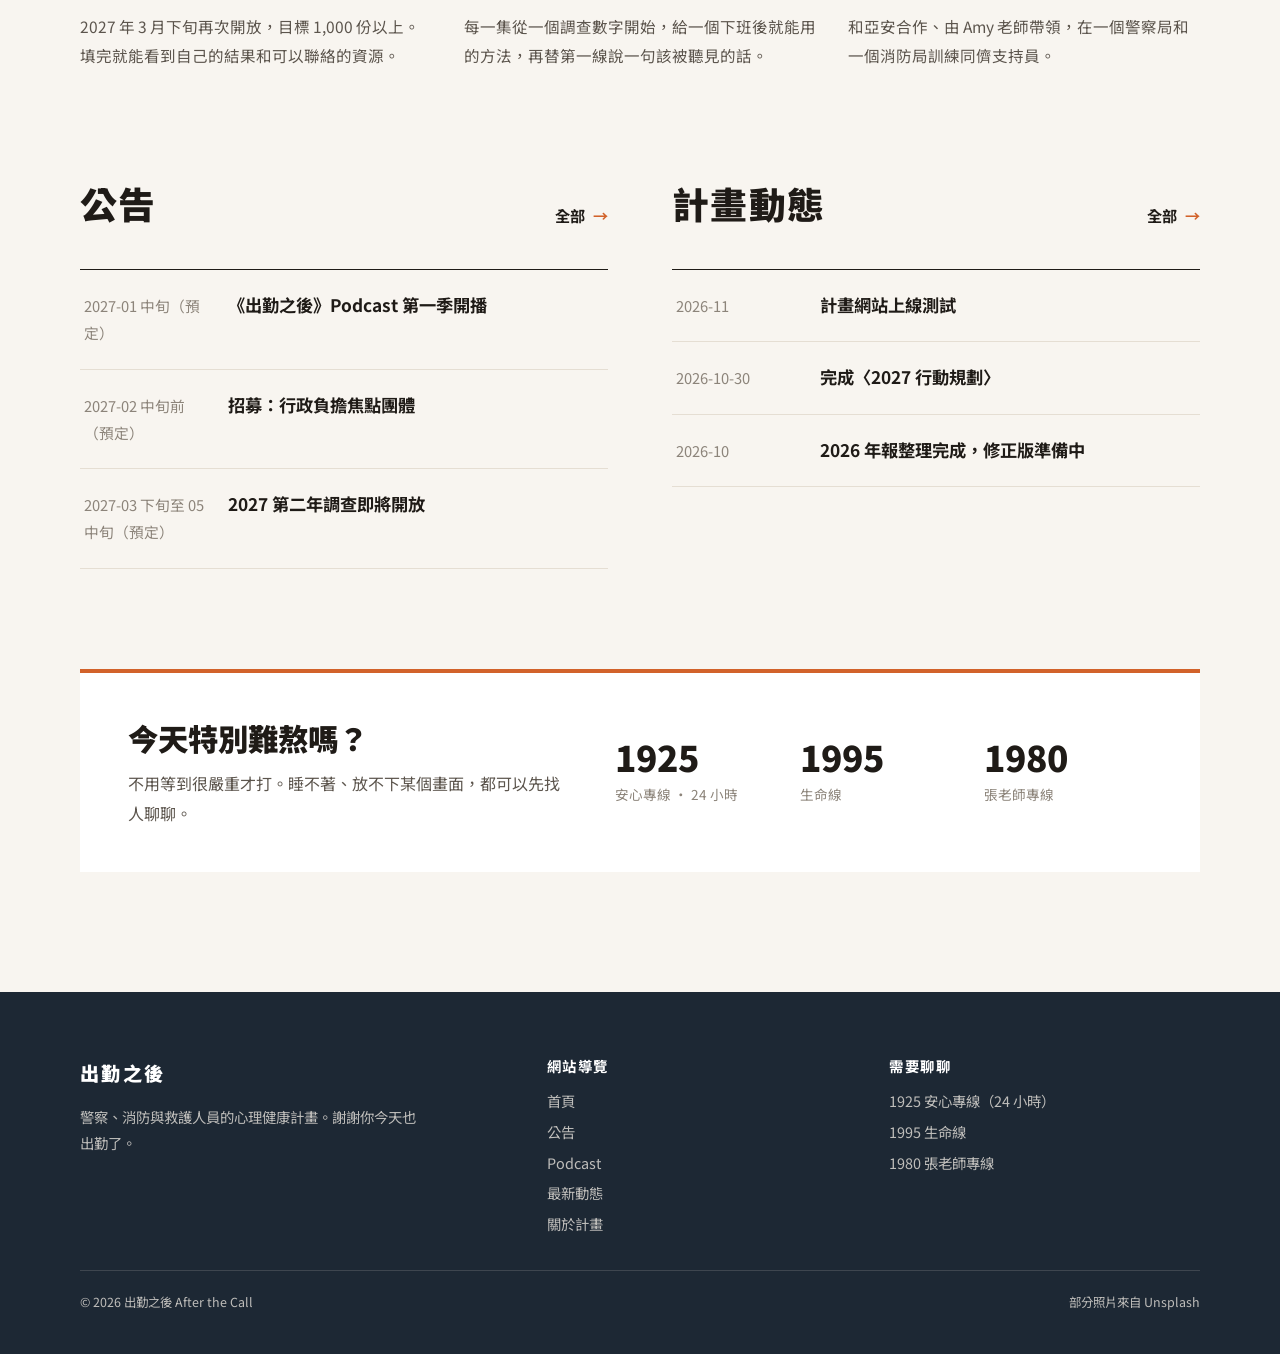
==== commit 388206f6: "公告詳細頁與刊登後台（/admin） - 新增 notice.html：公告全文、圖片、連結按鈕、其他公告 - 公告與最新動態改存 data/notices.json、data/updates.jso" ====
--- a/index.html
+++ b/index.html
@@ -7,7 +7,7 @@
 <link rel="preconnect" href="https://fonts.googleapis.com">
 <link rel="preconnect" href="https://fonts.gstatic.com" crossorigin>
 <link rel="stylesheet" href="https://fonts.googleapis.com/css2?family=Noto+Sans+TC:wght@400;500;700;900&display=swap">
-<link rel="stylesheet" href="assets/style.css?v=202611250924">
+<link rel="stylesheet" href="assets/style.css?v=202611260934">
 </head>
 <body data-page="home" data-home="index.html">
 
@@ -107,8 +107,7 @@
   </section>
 </main>
 
-<script src="data/episodes.js?v=202611250924"></script>
-<script src="data/updates.js?v=202611250924"></script>
-<script src="assets/site.js?v=202611250924"></script>
+<script src="data/episodes.js?v=202611260934"></script>
+<script src="assets/site.js?v=202611260934"></script>
 </body>
 </html>
--- a/assets/style.css
+++ b/assets/style.css
@@ -362,3 +362,56 @@
   .player-in{grid-template-columns:auto minmax(0,1fr)}
   .ctrls{grid-column:1 / -1;justify-content:flex-end}
 }
+
+/* 公告列表：整列可點，進到詳細頁 */
+a.list-row{color:inherit}
+a.list-row:hover h3{color:var(--accent)}
+.list-row .more{display:inline-block;margin-left:10px;font-weight:700;color:var(--accent);font-size:.9rem;white-space:nowrap}
+.list-row .more::after{content:" →"}
+.list-row .off,.nd-meta .off{font-size:.75rem;font-weight:700;color:var(--sub);background:var(--line);padding:2px 8px;border-radius:2px;margin-right:10px;vertical-align:2px}
+.loading{padding:28px 4px;color:var(--mute)}
+.home-split .list-row .more{display:none}
+
+/* 公告詳細頁 */
+.nd{padding-block:56px 0}
+.nd-grid{display:grid;grid-template-columns:minmax(0,1fr) 280px;gap:72px;align-items:start}
+.nd-main{min-width:0;max-width:44em}
+.nd-back{font-size:.92rem;color:var(--sub);text-decoration:none}
+.nd-back:hover{color:var(--accent)}
+.nd-preview{margin-top:18px;padding:10px 16px;border-left:4px solid var(--accent);background:var(--surface);font-size:.92rem;color:var(--sub)}
+.nd-meta{display:flex;flex-wrap:wrap;align-items:center;gap:10px;margin-top:28px;font-size:.92rem;color:var(--mute)}
+.nd-meta .pin{font-size:.75rem;font-weight:700;color:var(--accent-ink);background:var(--accent);padding:2px 8px;border-radius:2px}
+.nd-meta time{font-variant-numeric:tabular-nums}
+.nd h1{font-size:clamp(1.6rem,3.6vw,2.4rem);font-weight:900;line-height:1.45;margin-top:12px;letter-spacing:.02em}
+.nd-lead{margin-top:16px;font-size:1.1rem;color:var(--sub);line-height:1.9}
+.nd-hero{margin:36px 0 0}
+.nd-hero img{width:100%;max-height:560px;object-fit:cover;border-radius:4px;background:var(--line)}
+figure{margin:0}
+figcaption{font-size:.85rem;color:var(--mute);margin-top:8px}
+.nd-text{margin-top:36px;padding-top:32px;border-top:1px solid var(--line);font-size:1.04rem;line-height:2.05}
+.nd-text>*+*{margin-top:1.1em}
+.nd-text>:first-child{margin-top:0}
+.nd-text ul{padding-left:1.3em;margin-bottom:0}
+.nd-text a{color:var(--accent);word-break:break-all}
+.nd-gallery{display:grid;grid-template-columns:repeat(auto-fill,minmax(220px,1fr));gap:16px;margin-top:36px}
+.nd-gallery img{width:100%;aspect-ratio:4/3;object-fit:cover;border-radius:4px;background:var(--line)}
+.nd-links{display:flex;flex-wrap:wrap;gap:12px;margin-top:40px}
+.nd-side{position:sticky;top:96px}
+.nd-side h3{font-size:.85rem;letter-spacing:.12em;color:var(--mute);font-weight:700}
+.nd-side ul{list-style:none;margin:12px 0 18px;padding:0;border-top:1px solid var(--line)}
+.nd-side li a{display:block;padding:12px 0;border-bottom:1px solid var(--line);text-decoration:none;line-height:1.6}
+.nd-side li time{display:block;font-size:.8rem;color:var(--mute)}
+.nd-side li span{font-weight:500}
+.nd-side li a:hover span{color:var(--accent)}
+.nd-side .box{margin-top:36px;padding-top:24px;border-top:1px solid var(--line)}
+.nd-side .box p{margin-top:8px;font-size:.95rem;color:var(--sub)}
+.nd-empty{padding-block:100px;display:flex;flex-direction:column;align-items:flex-start;gap:20px}
+@media (max-width:960px){.nd-grid{grid-template-columns:minmax(0,1fr);gap:56px}.nd-side{position:static}}
+@media (max-width:640px){.nd{padding-top:36px}.nd-links .btn{width:100%}}
+.nd-text h2,.nd-text h3,.nd-text h4{font-size:1.2rem;font-weight:700;margin-top:1.8em}
+.nd-text h3,.nd-text h4{font-size:1.08rem}
+.nd-text ol{padding-left:1.4em}
+.nd-text *+ol,.nd-text *+blockquote{margin-top:1.1em}
+.nd-text blockquote{margin-left:0;padding:4px 0 4px 18px;border-left:3px solid var(--line);color:var(--sub)}
+.nd-text img{border-radius:4px;margin:8px 0}
+.nd-text strong{font-weight:700}
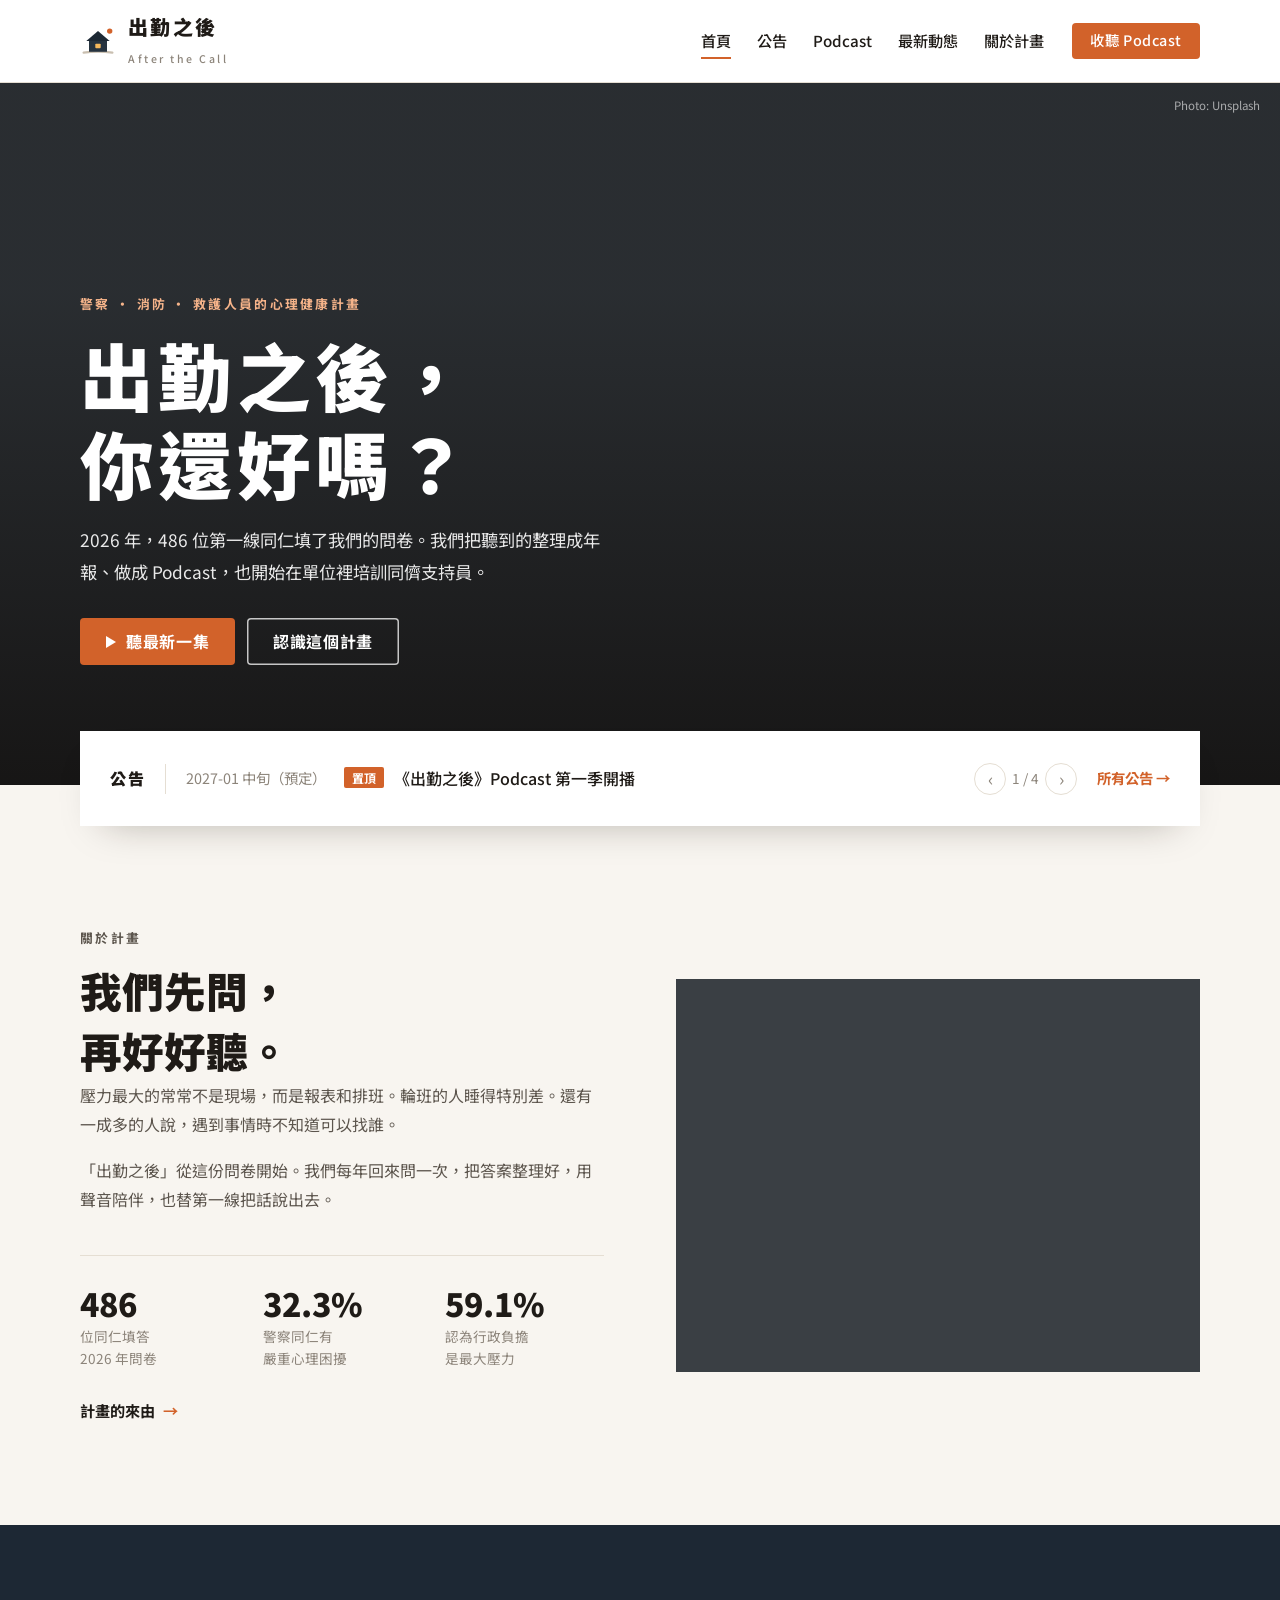
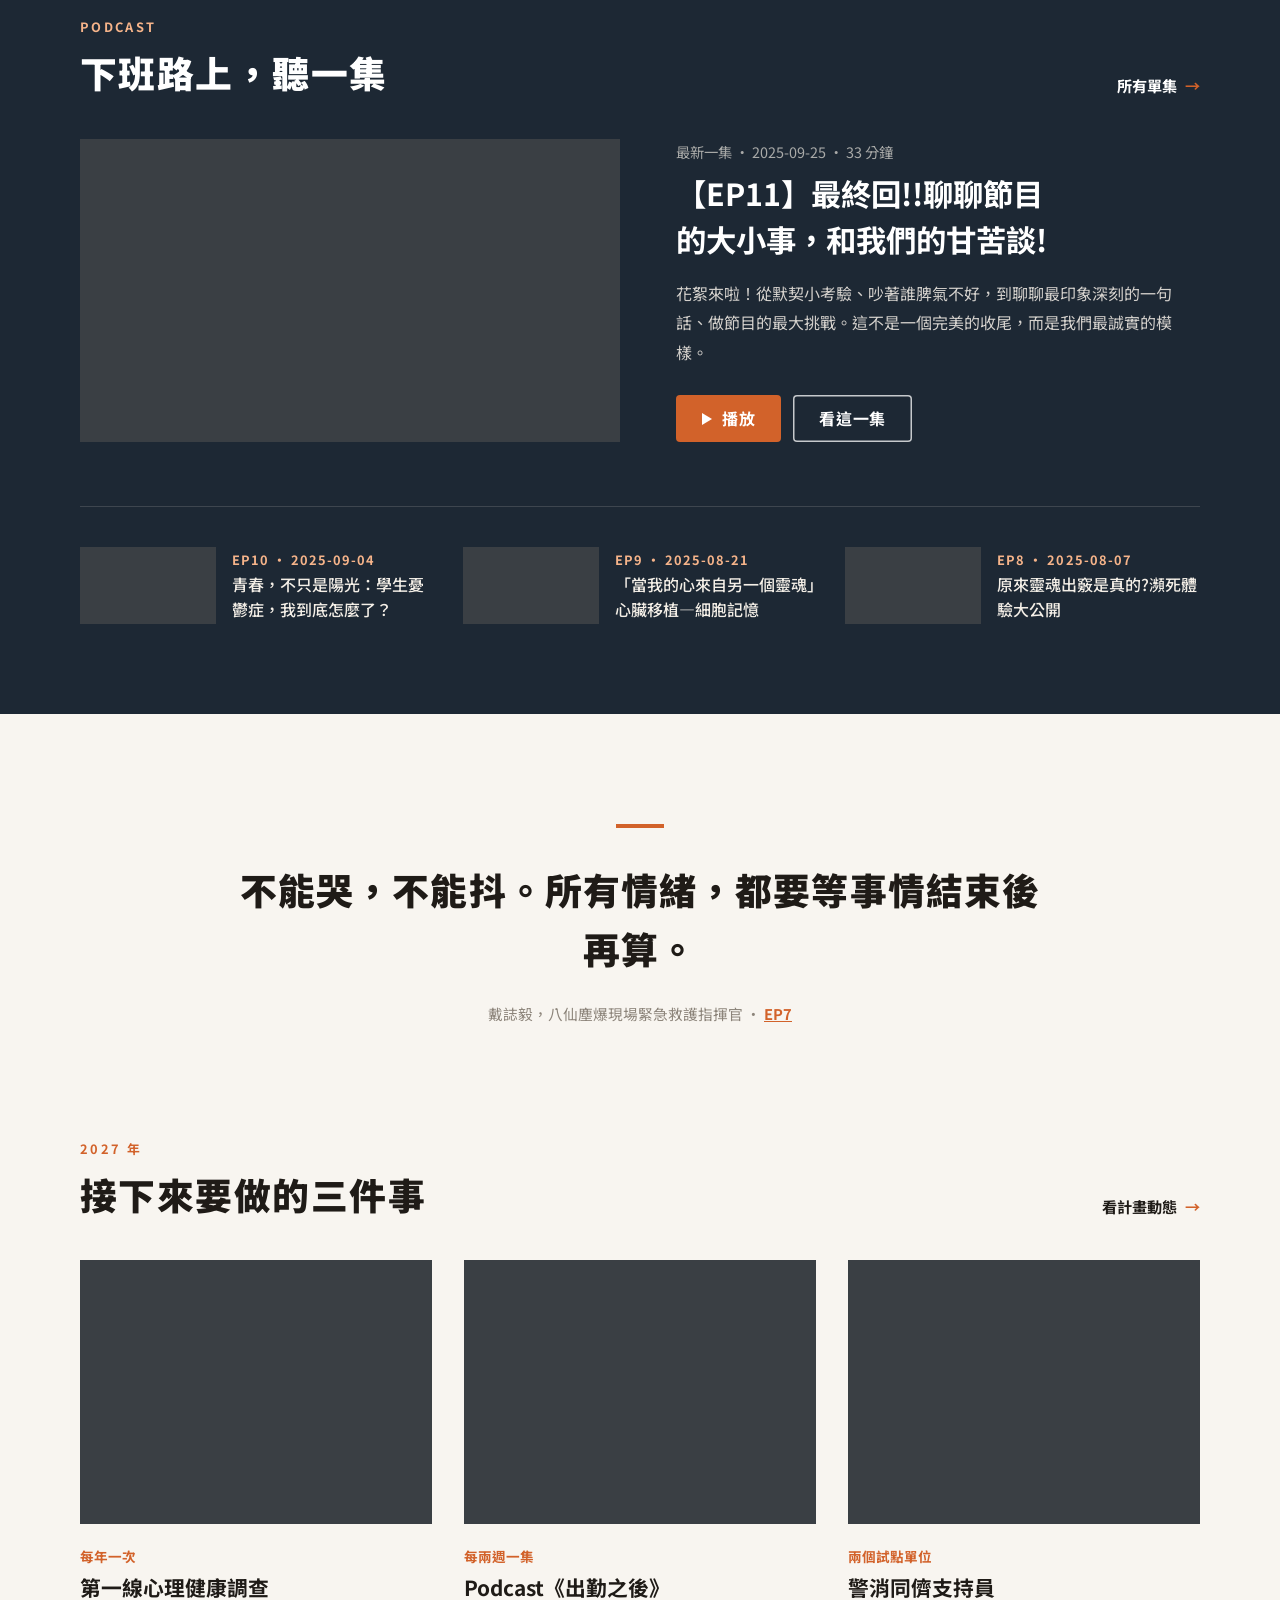
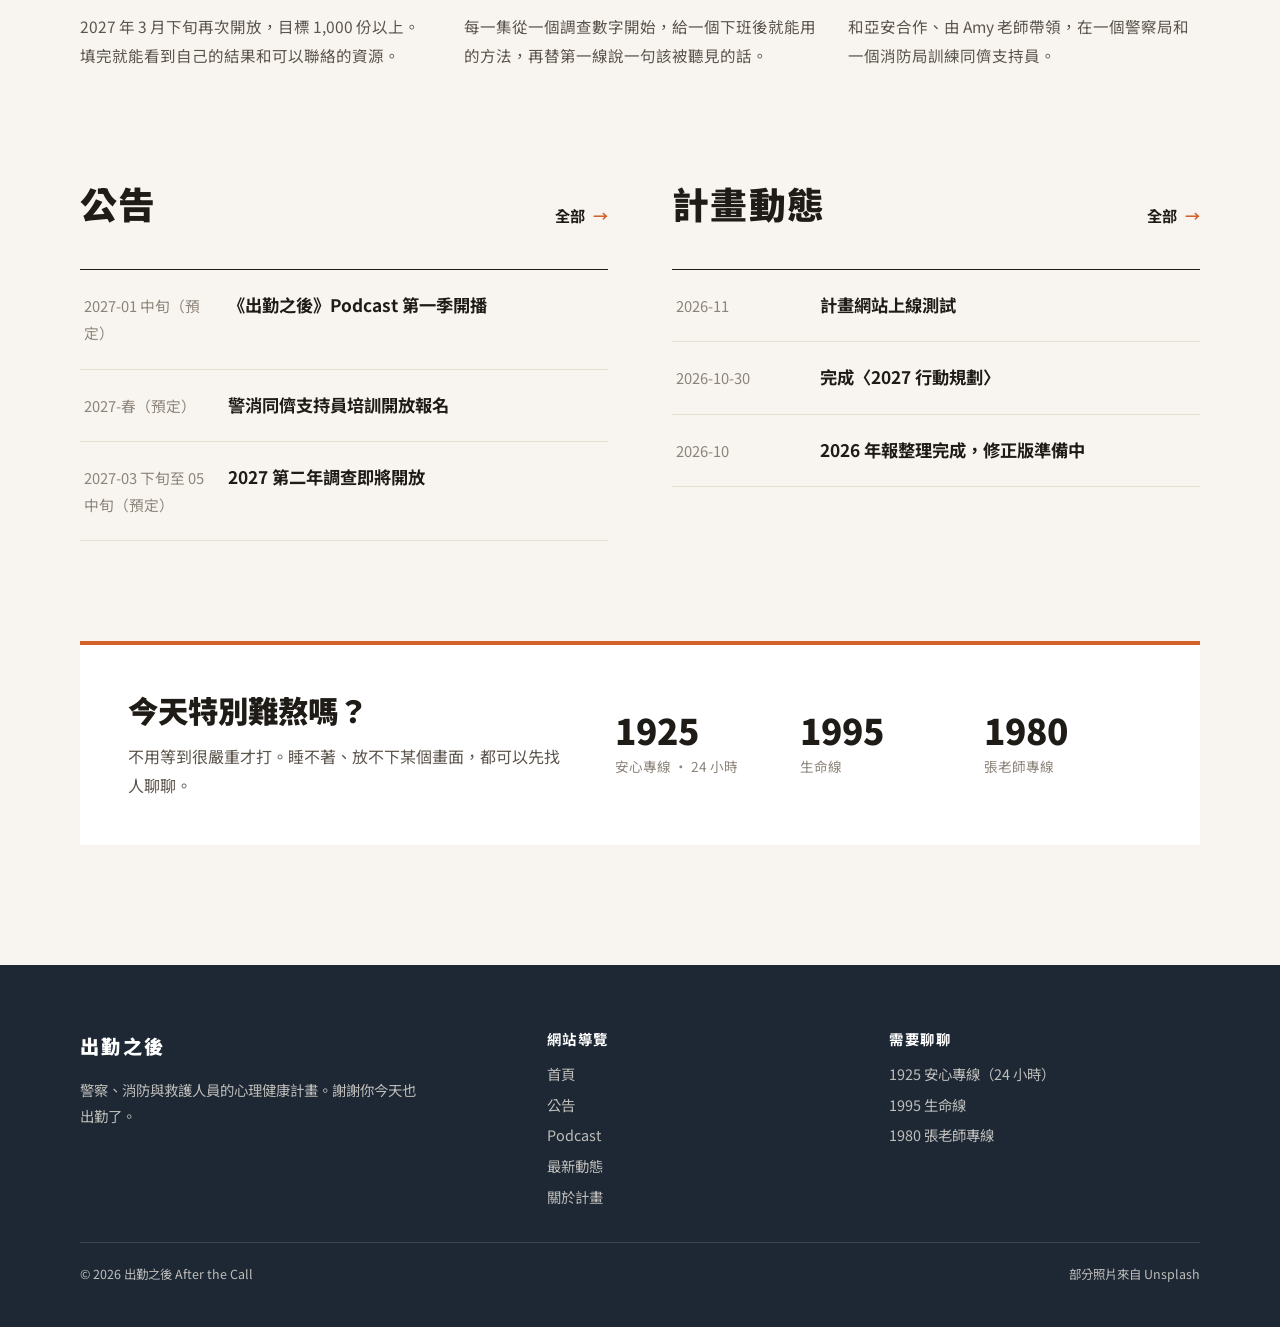
==== commit 5d3f3a19: "後台改成一則一筆，加上草稿／上架／下架狀態 - 公告與最新動態各存成 content/ 底下的單一檔案，後台可逐筆新增、刪除、篩選、分組 - 狀態欄位取代上架開關；新增預設為草稿 - scripts/" ====
--- a/index.html
+++ b/index.html
@@ -7,7 +7,7 @@
 <link rel="preconnect" href="https://fonts.googleapis.com">
 <link rel="preconnect" href="https://fonts.gstatic.com" crossorigin>
 <link rel="stylesheet" href="https://fonts.googleapis.com/css2?family=Noto+Sans+TC:wght@400;500;700;900&display=swap">
-<link rel="stylesheet" href="assets/style.css?v=202611260934">
+<link rel="stylesheet" href="assets/style.css?v=202611261029">
 </head>
 <body data-page="home" data-home="index.html">
 
@@ -107,7 +107,7 @@
   </section>
 </main>
 
-<script src="data/episodes.js?v=202611260934"></script>
-<script src="assets/site.js?v=202611260934"></script>
+<script src="data/episodes.js?v=202611261029"></script>
+<script src="assets/site.js?v=202611261029"></script>
 </body>
 </html>
